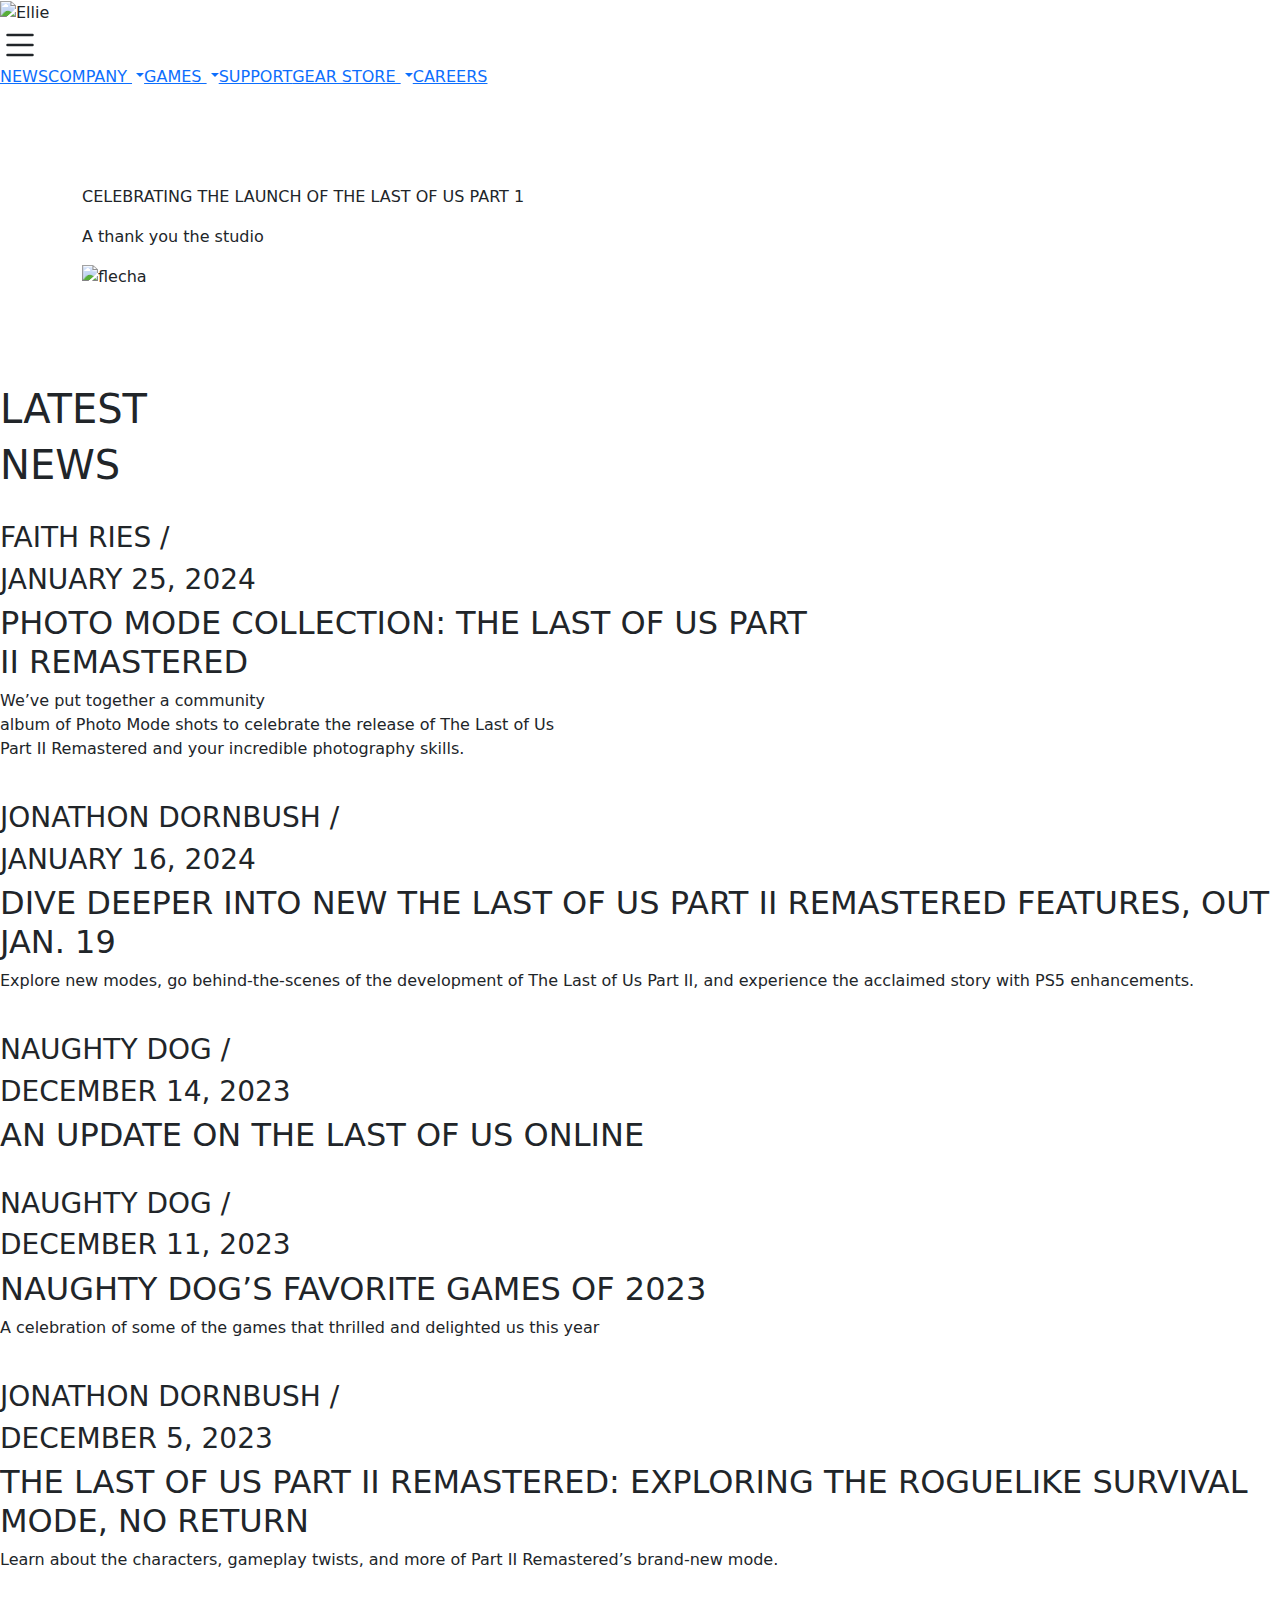
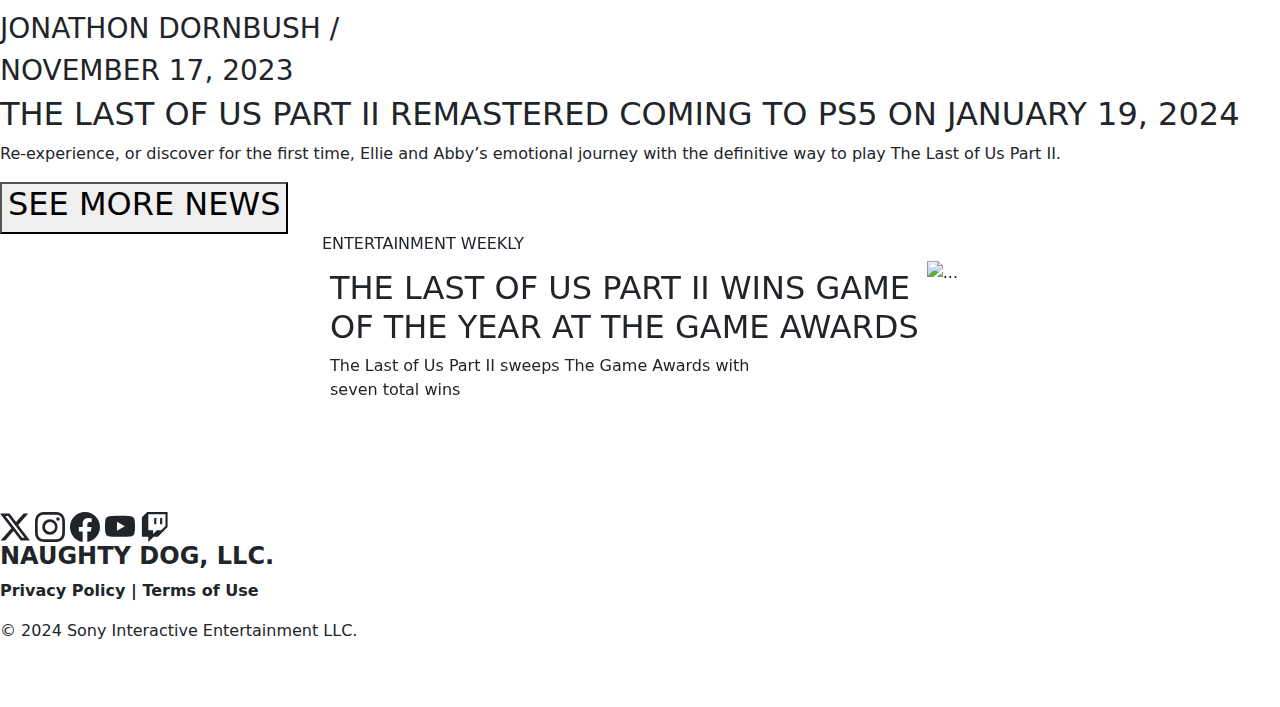
==== index.html @ d27fe7c1 "Add files via upload" ====
<!DOCTYPE html>
<html lang="en">

<head>
  <link href="https://cdn.jsdelivr.net/npm/bootstrap@5.3.3/dist/css/bootstrap.min.css" rel="stylesheet"
    integrity="sha384-QWTKZyjpPEjISv5WaRU9OFeRpok6YctnYmDr5pNlyT2bRjXh0JMhjY6hW+ALEwIH" crossorigin="anonymous">



  <meta charset="UTF-8">
  <meta name="viewport" content="width=device-width, initial-scale=1.0">
  <title>Naugthy dog Copy</title>
  <!-- Font del -->
  <link rel="preconnect" href="https://fonts.googleapis.com">
  <link rel="preconnect" href="https://fonts.gstatic.com" crossorigin>
  <link
    href="https://fonts.googleapis.com/css2?family=Anton&family=Noto+Sans:ital,wght@0,100..900;1,100..900&display=swap"
    rel="stylesheet">

  <!-- conecion con la topologias -->
  <link rel="preconnect" href="https://fonts.googleapis.com">
  <link rel="preconnect" href="https://fonts.gstatic.com" crossorigin>
  <link href="https://fonts.googleapis.com/css2?family=Libre+Baskerville:ital
,wght@0,400;0,700;1,400&family=Lobster&family=Noto+Serif:ital,wght@0,100..900;
1,100..900&family=PT+Sans+Narrow:wght@400;700&family=Roboto+Mono:ital,wght@0
,100..700;1,100..700&display=swap" rel="stylesheet">

  <!-- conexion a css -->
  <link rel="stylesheet" href="/copynaughtdog/css/body.css">
  <link rel="stylesheet" href="/copynaughtdog/css/Responsive.css">
  <link rel="stylesheet" href="/copynaughtdog/css/footer.css">
  <link rel="stylesheet" href="/copynaughtdog/css/nav.css">
  <link rel="stylesheet" href="/copynaughtdog/css/style.css">
  <link rel="stylesheet" href="/copynaughtdog/css/imgcode.css">
  <link rel="stylesheet" href="/copynaughtdog/css_2/titulos.css">

  <script src="https://ajax.googleapis.com/ajax/libs/jquery/3.5.1/jquery.min.js"></script>
  <script src="https://cdnjs.cloudflare.com/ajax/libs/popper.js/1.16.0/umd/popper.min.js"></script>
  <script src="https://maxcdn.bootstrapcdn.com/bootstrap/4.5.2/js/bootstrap.min.js"></script>

  <style>
    .nav {
      overflow: visible;
      /* Permitir el desbordamiento del contenido */
    }
  </style>

</head>

<div class="wrapper">

  <body>
    <script src="https://cdn.jsdelivr.net/npm/bootstrap@5.3.3/dist/js/bootstrap.bundle.min.js"
      integrity="sha384-YvpcrYf0tY3lHB60NNkmXc5s9fDVZLESaAA55NDzOxhy9GkcIdslK1eN7N6jIeHz"
      crossorigin="anonymous"></script>

    <header class="cabeza">
      <div class="logo-container">
        <img class="logo" src="/copynaughtdog/IMG/NaughtyDog_Logo.png" alt="Ellie">
        <div class="mobile-menu">
          <svg xmlns="http://www.w3.org/2000/svg" width="40" height="40" fill="currentColor" class="bi bi-list"
            viewBox="0 0 16 16">
            <path fill-rule="evenodd"
              d="M2.5 12a.5.5 0 0 1 .5-.5h10a.5.5 0 0 1 0 1H3a.5.5 0 0 1-.5-.5m0-4a.5.5 0 0 1 .5-.5h10a.5.5 0 0 1 0 1H3a.5.5 0 0 1-.5-.5m0-4a.5.5 0 0 1 .5-.5h10a.5.5 0 0 1 0 1H3a.5.5 0 0 1-.5-.5" />
          </svg>
        </div>
      </div>
      <nav>
        <ul class="ul1 nav">
          <li class="nav-item">
            <a href="newsfinal.html">NEWS</a>
          </li>
          <li class="nav-item dropdown">
            <a class=" dropdown-toggle" href="#" id="navbarDropdownCompany" role="button" data-toggle="dropdown"
              aria-haspopup="true" aria-expanded="false">
              COMPANY
            </a>
            <div class="dropdown-menu" aria-labelledby="navbarDropdownCompany">
              <a class="dropdown-item" href="#">
                <p><b>ABOUT</b></p>
              </a>
              <a class="dropdown-item" href="#">
                <p><b>CONTACT</b></p>
              </a>
            </div>
          </li>
          <li class="nav-item dropdown">
            <a class=" dropdown-toggle" href="#" id="navbarDropdownGames" role="button" data-toggle="dropdown"
              aria-haspopup="true" aria-expanded="false">
              GAMES
            </a>
            <div class="dropdown-menu" aria-labelledby="navbarDropdownGames">
              <a class="dropdown-item" href="#">
                <p><b>The Last Of Us</b></p>
              </a>
              <a class="dropdown-item" href="#">
                <p><b>Uncharted</b></p>
              </a>
              <a class="dropdown-item" href="#">
                <p><b>Jak & Daxter</b></p>
              </a>
            </div>
          </li>
          <li class="nav-item">
            <a href="">SUPPORT</a>
          </li>
          <li class="nav-item dropdown">
            <a class=" dropdown-toggle" href="#" id="navbarDropdownGearStore" role="button" data-toggle="dropdown"
              aria-haspopup="true" aria-expanded="false">
              GEAR STORE
            </a>
            <div class="dropdown-menu" aria-labelledby="navbarDropdownGearStore">
              <a class="dropdown-item" href="#">
                <p><b>The Last Of Us</b></p>
              </a>
              <a class="dropdown-item" href="#">
                <p><b>Uncharted</b></p>
              </a>
            </div>
          </li>
          <li class="li1 nav-item">
            <a class="a1" href="">CAREERS</a>
          </li>
        </ul>
      </nav>
    </header>
    <script src="/copynaughtdog/javascript/confignaugt.js"></script>

    <br><br><br><br>
    

    
    <div class="container">
      <p class="titulo" style="text-transform:uppercase;">
        celebrating the launch of
        the last of us part 1
      </p>
      <p class="titulo1">A thank you the studio</p>
      <img class="imgfle" src="/copynaughtdog/IMG/flecha.png" alt="flecha">
    </div>
    <br><br><br><br>

    <h1 class="titulo1">LATEST</h1>
    <h1 class="titulo2">NEWS</h1>

  
    <div class="lastnews">

      <div class="info1">
        <div class="part3">
          <div><img class="imagencom" src="/copynaughtdog/IMG/info1part1.png" alt=""></div>

          <div class="fecha">
            <h3 class="text1">FAITH RIES /</h3>
            <h3 class="text2">JANUARY 25, 2024</h3>
          </div>
          <h2> PHOTO MODE COLLECTION: THE LAST OF US PART <br>
            II REMASTERED</h2>
          <p>We’ve put together a community <br>
            album of Photo Mode shots to celebrate the release of The Last of Us
            <br>Part II Remastered and your incredible photography skills.
          </p>
        </div>
      </div>

      <div class="info2">
        <div class="part3">
          <div><img class="info2part2" src="/copynaughtdog/IMG/info2part1.png" alt=""></div>
          <div>
            <h3 class="text1">JONATHON DORNBUSH /</h3>
            <h3 class="text2">JANUARY 16, 2024</h3>
          </div>
          <h2> DIVE DEEPER INTO NEW THE LAST OF US PART II REMASTERED FEATURES, OUT JAN. 19</h2>
          <p>Explore new modes, go behind-the-scenes of the development of The
            Last of Us Part II, and experience the acclaimed story with PS5
            enhancements.</p>
        </div>
        <div>
          <div class="part3">
            <div><img class="info2part2" src="/copynaughtdog/IMG/info2part2.png" alt=""></div>
            <div>
              <h3 class="text1">NAUGHTY DOG /</h3>
              <h3 class="text2">DECEMBER 14, 2023</h3>
            </div>
            <h2> AN UPDATE ON THE LAST OF US ONLINE</h2>
          </div>
        </div>
      </div>

    </div>

    <!-- parte2 de sebas -->

    <div class="news">
      <div class="part4">
        <div><img class="infonews" src="/copynaughtdog/imagenes nuevas/info3part1.png" alt=""></div>
        <div>
          <h3 class="text1">NAUGHTY DOG /</h3>
          <h3 class="text2">DECEMBER 11, 2023</h3>
        </div>
        <h2> NAUGHTY DOG’S FAVORITE GAMES OF 2023</h2>
        <p>A celebration of some of the games that thrilled and delighted us this year</p>
      </div>

      <div class="part4">
        <div><img class="infonews" src="/copynaughtdog/imagenes nuevas/info3part2.png" alt=""></div>
        <div>
          <h3 class="text1">JONATHON DORNBUSH /</h3>
          <h3 class="text2">DECEMBER 5, 2023</h3>
        </div>
        <h2> THE LAST OF US PART II REMASTERED: EXPLORING THE ROGUELIKE SURVIVAL MODE, NO RETURN</h2>
        <p>Learn about the characters, gameplay twists, and more of Part II Remastered’s brand-new mode.</p>
      </div>

      <div class="part4">
        <div><img class="infonews" src="/copynaughtdog/imagenes nuevas/info3part3.png" alt=""></div>
        <div>
          <h3 class="text1">JONATHON DORNBUSH /</h3>
          <h3 class="text2">NOVEMBER 17, 2023</h3>
        </div>
        <h2> THE LAST OF US PART II REMASTERED COMING TO PS5 ON JANUARY 19, 2024</h2>
        <p>Re-experience, or discover for the first time, Ellie and Abby’s emotional
          journey with the definitive way to play The Last of Us Part II.</p>
      </div>

    </div>


    <div class="centerbotton"> <button class="Botonlastpart">
        <h2>SEE MORE NEWS</h2>
      </button> </div>

    <div id="carouselExampleFade" class="carousel slide carousel-fade " data-bs-interval="5">
      <div class="carousel-inner ">
        <div class="carousel-item active d-flex flex-row-reverse justify-content-center mb-5">
          <div class="d-flex flex-column w-80">
            <h6 class=" d-none d-md-block  align-self-start  ">ENTERTAINMENT WEEKLY</h6>
            <div class="d-flex flex-row-reverse">
          <img src="/copynaughtdog/imagenes nuevas/ellieinfo1.jpg" class="d-block imgcarrusel" alt="...">
            <div class=" d-none d-md-block m-2 d-flex ">
              <h2 class="cambiocolor1"> THE LAST OF US PART II WINS GAME <br> OF THE YEAR AT THE GAME AWARDS
                </h2>
                <p>The Last of Us Part II sweeps The Game Awards with <br> seven total wins</p>
            </div>
          </div>
          </div>
        </div>
        <div class="carousel-item d-flex flex-row-reverse justify-content-center mb-5">
          <div class="d-flex flex-column w-80">
            <h6 class=" d-none d-md-block  align-self-start  ">VARIETY </h6>
            <div class="d-flex flex-row-reverse">
          <img src="/copynaughtdog/imagenes nuevas/ellieinfo2.jpg" class="d-block imgcarrusel" alt="...">
            <div class=" d-none d-md-block m-2 d-flex ">
              <h2 class="cambiocolor1">‘THE LAST OF US’ SERIES IN <br> DEVELOPMENT AT HBO FROM <br> ‘CHERNOBYL’ CREATORl
                </h2>
                <p>Series adaptation being written by Naughty Dog's Neil <br> Druckmann and Craig Mazin, creator of
                  'Chernobyl'</p>
            </div>
          </div>
          </div>
        </div>
        <div class="carousel-item d-flex flex-row-reverse justify-content-center mb-5">
          <div class="d-flex flex-column w-80">
            <h6 class=" d-none d-md-block  align-self-start  ">ING</h6>
            <div class="d-flex flex-row-reverse">
          <img src="/copynaughtdog/imagenes nuevas/ellieinfo2.jpg" class="d-block imgcarrusel" alt="...">
            <div class=" d-none d-md-block m-2 d-flex ">
              <h2 class="cambiocolor1">THE LAST OF US PART II IS THE <br> FASTEST-SELLING PS4 EXCLUSIVE <br> EVER
                </h2>
                <p>The Last of Us Part II sold over 4 million copies in its <br> first three days.</p>
            </div>
          </div>
          </div>
        </div>
      </div>
      <button class="carousel-control-prev" type="button" data-bs-target="#carouselExampleFade" data-bs-slide="prev">
        <span class="carousel-control-prev-icon" aria-hidden="true"></span>
        <span class="visually-hidden">Previous</span>
      </button>
      <button class="carousel-control-next" type="button" data-bs-target="#carouselExampleFade" data-bs-slide="next">
        <span class="carousel-control-next-icon" aria-hidden="true"></span>
        <span class="visually-hidden">Next</span>
      </button>
    </div>



    <div class="partback">

      <div class="redes">

        <svg xmlns="http://www.w3.org/2000/svg" width="30" height="30" fill="currentColor"
          class="bi bi-twitter-x redes1" viewBox="0 0 16 16">
          <path
            d="M12.6.75h2.454l-5.36 6.142L16 15.25h-4.937l-3.867-5.07-4.425 5.07H.316l5.733-6.57L0 .75h5.063l3.495 4.633L12.601.75Zm-.86 13.028h1.36L4.323 2.145H2.865z" />
        </svg>
        <svg xmlns="http://www.w3.org/2000/svg" width="30" height="30" fill="currentColor"
          class="bi bi-instagram redes1" viewBox="0 0 16 16">
          <path
            d="M8 0C5.829 0 5.556.01 4.703.048 3.85.088 3.269.222 2.76.42a3.9 3.9 0 0 0-1.417.923A3.9 3.9 0 0 0 .42 2.76C.222 3.268.087 3.85.048 4.7.01 5.555 0 5.827 0 8.001c0 2.172.01 2.444.048 3.297.04.852.174 1.433.372 1.942.205.526.478.972.923 1.417.444.445.89.719 1.416.923.51.198 1.09.333 1.942.372C5.555 15.99 5.827 16 8 16s2.444-.01 3.298-.048c.851-.04 1.434-.174 1.943-.372a3.9 3.9 0 0 0 1.416-.923c.445-.445.718-.891.923-1.417.197-.509.332-1.09.372-1.942C15.99 10.445 16 10.173 16 8s-.01-2.445-.048-3.299c-.04-.851-.175-1.433-.372-1.941a3.9 3.9 0 0 0-.923-1.417A3.9 3.9 0 0 0 13.24.42c-.51-.198-1.092-.333-1.943-.372C10.443.01 10.172 0 7.998 0zm-.717 1.442h.718c2.136 0 2.389.007 3.232.046.78.035 1.204.166 1.486.275.373.145.64.319.92.599s.453.546.598.92c.11.281.24.705.275 1.485.039.843.047 1.096.047 3.231s-.008 2.389-.047 3.232c-.035.78-.166 1.203-.275 1.485a2.5 2.5 0 0 1-.599.919c-.28.28-.546.453-.92.598-.28.11-.704.24-1.485.276-.843.038-1.096.047-3.232.047s-2.39-.009-3.233-.047c-.78-.036-1.203-.166-1.485-.276a2.5 2.5 0 0 1-.92-.598 2.5 2.5 0 0 1-.6-.92c-.109-.281-.24-.705-.275-1.485-.038-.843-.046-1.096-.046-3.233s.008-2.388.046-3.231c.036-.78.166-1.204.276-1.486.145-.373.319-.64.599-.92s.546-.453.92-.598c.282-.11.705-.24 1.485-.276.738-.034 1.024-.044 2.515-.045zm4.988 1.328a.96.96 0 1 0 0 1.92.96.96 0 0 0 0-1.92m-4.27 1.122a4.109 4.109 0 1 0 0 8.217 4.109 4.109 0 0 0 0-8.217m0 1.441a2.667 2.667 0 1 1 0 5.334 2.667 2.667 0 0 1 0-5.334" />
        </svg>

        <svg xmlns="http://www.w3.org/2000/svg" width="30" height="30" fill="currentColor" class="bi bi-facebook redes1"
          viewBox="0 0 16 16">
          <path
            d="M16 8.049c0-4.446-3.582-8.05-8-8.05C3.58 0-.002 3.603-.002 8.05c0 4.017 2.926 7.347 6.75 7.951v-5.625h-2.03V8.05H6.75V6.275c0-2.017 1.195-3.131 3.022-3.131.876 0 1.791.157 1.791.157v1.98h-1.009c-.993 0-1.303.621-1.303 1.258v1.51h2.218l-.354 2.326H9.25V16c3.824-.604 6.75-3.934 6.75-7.951" />
        </svg>

        <svg xmlns="http://www.w3.org/2000/svg" width="30" height="30" fill="currentColor" class="bi bi-youtube redes1"
          viewBox="0 0 16 16">
          <path
            d="M8.051 1.999h.089c.822.003 4.987.033 6.11.335a2.01 2.01 0 0 1 1.415 1.42c.101.38.172.883.22 1.402l.01.104.022.26.008.104c.065.914.073 1.77.074 1.957v.075c-.001.194-.01 1.108-.082 2.06l-.008.105-.009.104c-.05.572-.124 1.14-.235 1.558a2.01 2.01 0 0 1-1.415 1.42c-1.16.312-5.569.334-6.18.335h-.142c-.309 0-1.587-.006-2.927-.052l-.17-.006-.087-.004-.171-.007-.171-.007c-1.11-.049-2.167-.128-2.654-.26a2.01 2.01 0 0 1-1.415-1.419c-.111-.417-.185-.986-.235-1.558L.09 9.82l-.008-.104A31 31 0 0 1 0 7.68v-.123c.002-.215.01-.958.064-1.778l.007-.103.003-.052.008-.104.022-.26.01-.104c.048-.519.119-1.023.22-1.402a2.01 2.01 0 0 1 1.415-1.42c.487-.13 1.544-.21 2.654-.26l.17-.007.172-.006.086-.003.171-.007A100 100 0 0 1 7.858 2zM6.4 5.209v4.818l4.157-2.408z" />
        </svg>

        <svg xmlns="http://www.w3.org/2000/svg" width="30" height="30" fill="currentColor" class="bi bi-twitch redes1"
          viewBox="0 0 16 16">
          <path
            d="M3.857 0 1 2.857v10.286h3.429V16l2.857-2.857H9.57L14.714 8V0zm9.714 7.429-2.285 2.285H9l-2 2v-2H4.429V1.143h9.142z" />
          <path d="M11.857 3.143h-1.143V6.57h1.143zm-3.143 0H7.571V6.57h1.143z" />
        </svg>

      </div>

      <footer>
        <div class="politicas">
          <h4><b>NAUGHTY DOG, LLC.</b></h4>
          <p><b>Privacy Policy | Terms of Use</b></p>
          <p>© 2024 Sony Interactive Entertainment LLC.</p>
        </div>
        <div class="permiso politicas">
          <div><img class="redes2" src="/copynaughtdog/IMG/permiso1.png" alt=""></div>
          <div><img class="redes2" src="/copynaughtdog/IMG/permiso2.png" alt=""></div>
        </div>
      </footer>
    </div>

</div>
</body>

</html>
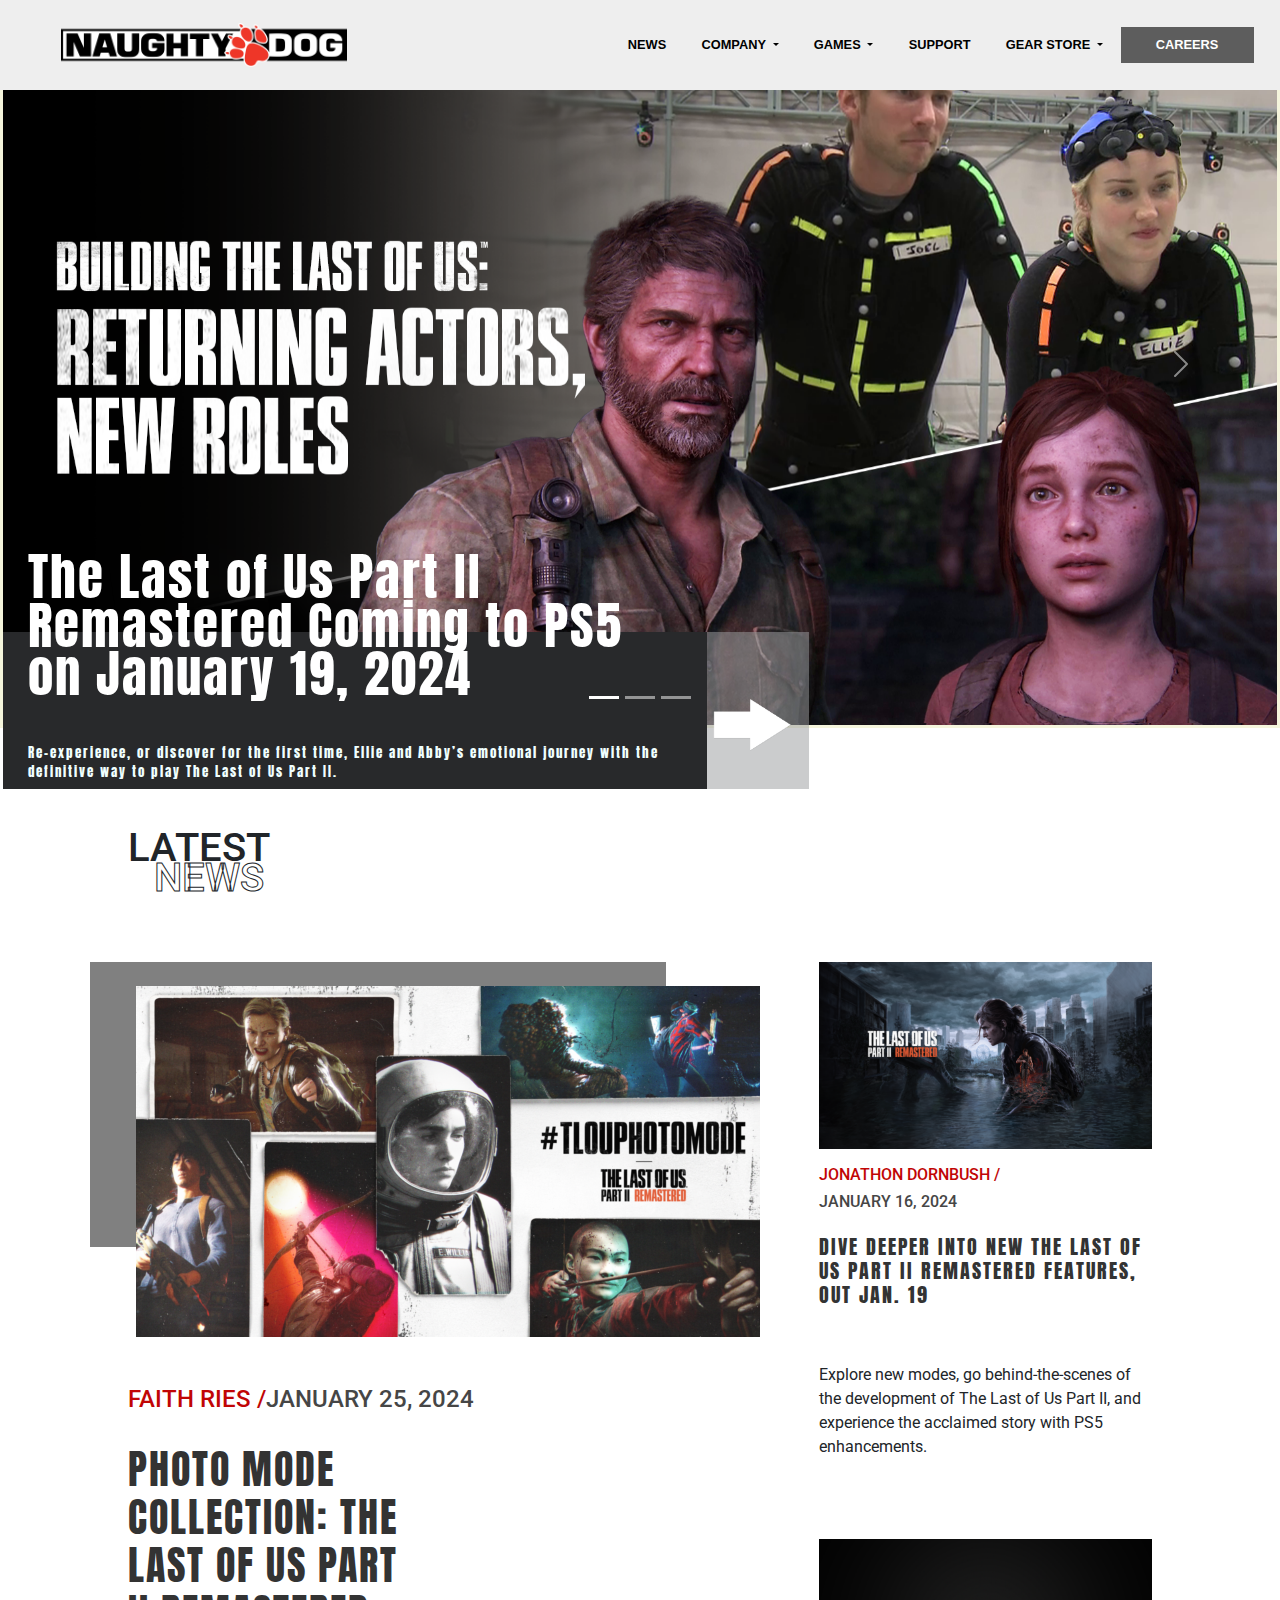
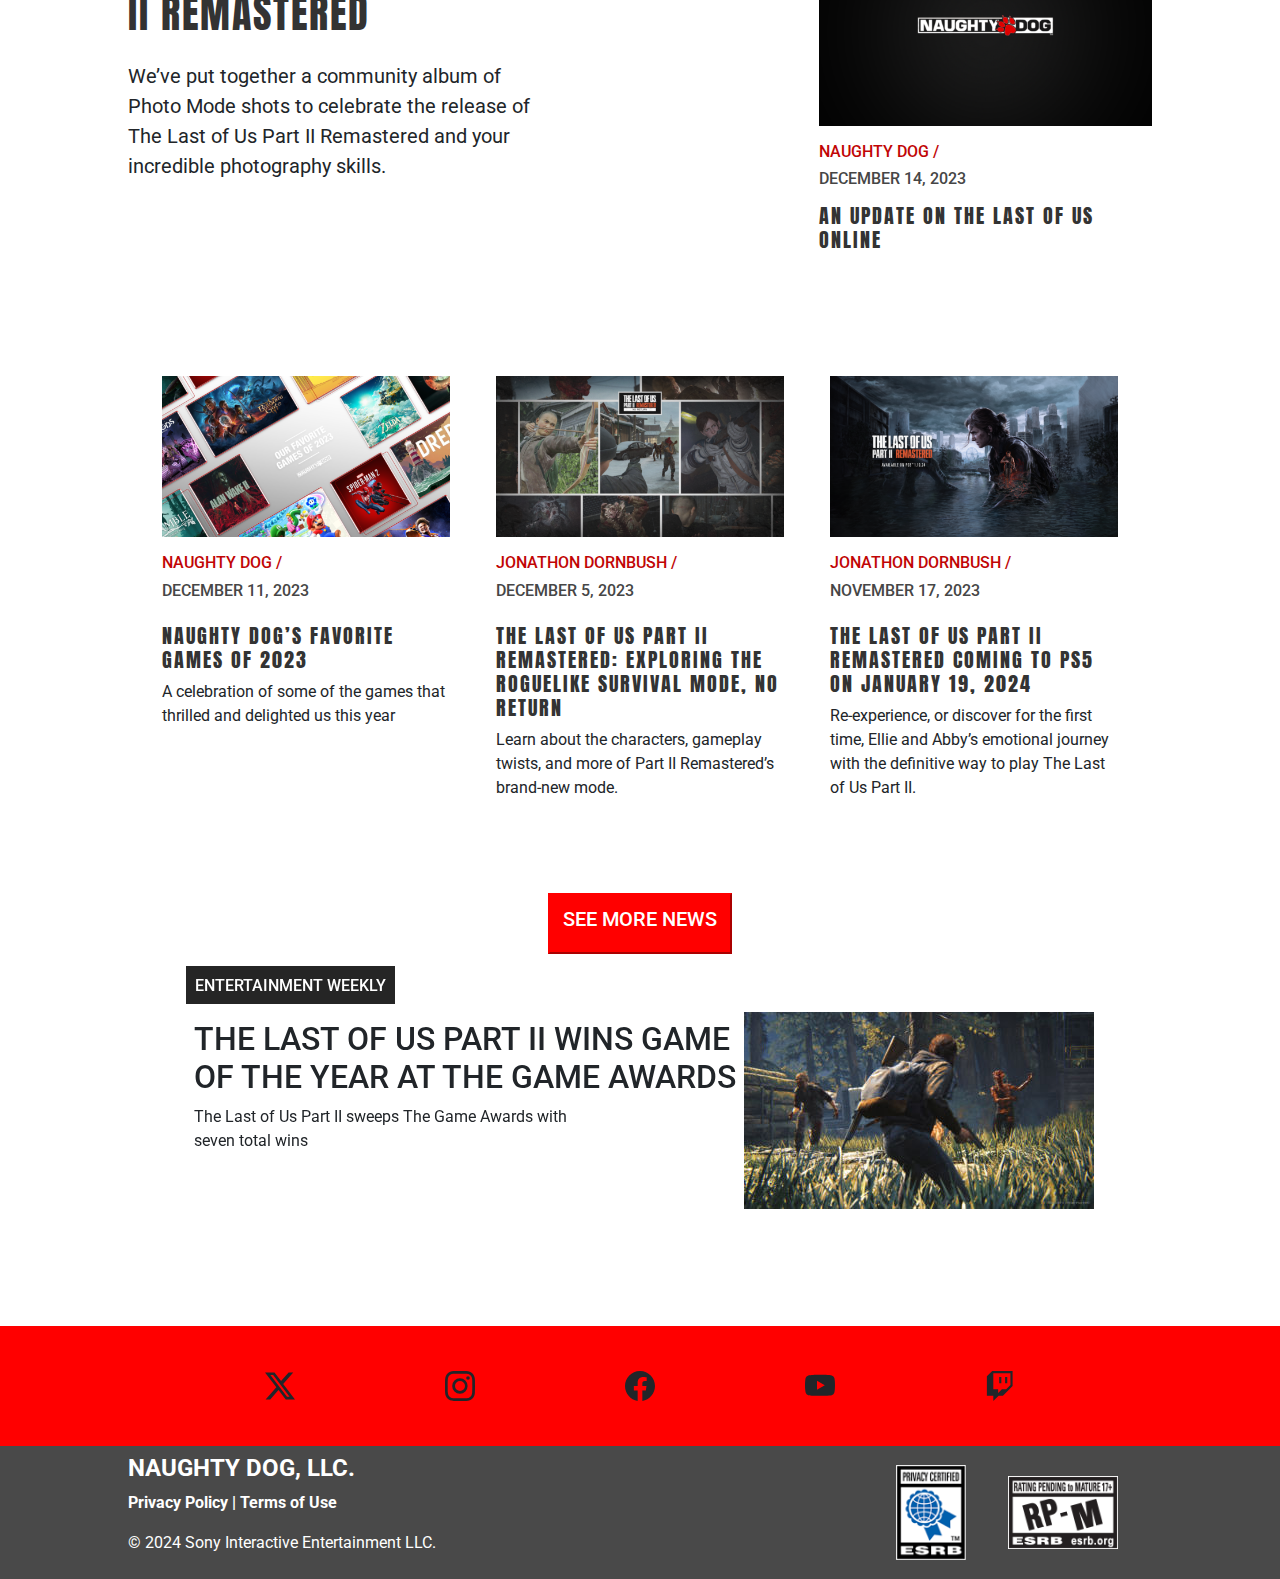
==== commit 5f0d5c7e: "Update index.html" ====
--- a/index.html
+++ b/index.html
@@ -20,19 +20,17 @@
   <!-- conecion con la topologias -->
   <link rel="preconnect" href="https://fonts.googleapis.com">
   <link rel="preconnect" href="https://fonts.gstatic.com" crossorigin>
-  <link href="https://fonts.googleapis.com/css2?family=Libre+Baskerville:ital
-,wght@0,400;0,700;1,400&family=Lobster&family=Noto+Serif:ital,wght@0,100..900;
-1,100..900&family=PT+Sans+Narrow:wght@400;700&family=Roboto+Mono:ital,wght@0
-,100..700;1,100..700&display=swap" rel="stylesheet">
+  <link href="https://fonts.googleapis.com/css2?family=Anton&family=Noto+Sans:ital,wght@0,100..900;1,100..900&family=PT+Serif:ital,wght@0,400;0,700;1,400;1,700&family=Roboto:ital,wght@0,100;0,300;0,400;0,500;0,700;0,900;1,100;1,300;1,400;1,500;1,700;1,900&display=swap" rel="stylesheet">
 
   <!-- conexion a css -->
-  <link rel="stylesheet" href="/copynaughtdog/css/body.css">
-  <link rel="stylesheet" href="/copynaughtdog/css/Responsive.css">
-  <link rel="stylesheet" href="/copynaughtdog/css/footer.css">
-  <link rel="stylesheet" href="/copynaughtdog/css/nav.css">
-  <link rel="stylesheet" href="/copynaughtdog/css/style.css">
-  <link rel="stylesheet" href="/copynaughtdog/css/imgcode.css">
-  <link rel="stylesheet" href="/copynaughtdog/css_2/titulos.css">
+  <link rel="stylesheet" href="./css/body.css">
+  <link rel="stylesheet" href="./css/Responsive.css">
+  <link rel="stylesheet" href="./css/footer.css">
+  <link rel="stylesheet" href="./css/nav.css">
+  <link rel="stylesheet" href="./css/style.css">
+  <link rel="stylesheet" href="./css/imgcode.css">
+  <link rel="stylesheet" href="./css_2/texto.css">
+  <link rel="stylesheet" href="./css_2/cuadrado.css">
 
   <script src="https://ajax.googleapis.com/ajax/libs/jquery/3.5.1/jquery.min.js"></script>
   <script src="https://cdnjs.cloudflare.com/ajax/libs/popper.js/1.16.0/umd/popper.min.js"></script>
@@ -46,17 +44,16 @@
   </style>
 
 </head>
-
-<div class="wrapper">
-
   <body>
+    <div class="wrapper">
+    <script src="./javascript/confignaugt.js"></script>
     <script src="https://cdn.jsdelivr.net/npm/bootstrap@5.3.3/dist/js/bootstrap.bundle.min.js"
       integrity="sha384-YvpcrYf0tY3lHB60NNkmXc5s9fDVZLESaAA55NDzOxhy9GkcIdslK1eN7N6jIeHz"
       crossorigin="anonymous"></script>
 
     <header class="cabeza">
       <div class="logo-container">
-        <img class="logo" src="/copynaughtdog/IMG/NaughtyDog_Logo.png" alt="Ellie">
+        <img class="logo" src="./IMG/NaughtyDog_Logo.png" alt="Ellie">
         <div class="mobile-menu">
           <svg xmlns="http://www.w3.org/2000/svg" width="40" height="40" fill="currentColor" class="bi bi-list"
             viewBox="0 0 16 16">
@@ -124,21 +121,42 @@
         </ul>
       </nav>
     </header>
-    <script src="/copynaughtdog/javascript/confignaugt.js"></script>
+
+<!-- inicio parte Eliza -->
+<div class="contenedor">
+  <div id="myCarousel" class="carousel_t carousel slide mb-6" data-bs-ride="carousel">
+  <div class="carousel-indicators">
+    <button type="button" data-bs-target="#myCarousel" data-bs-slide-to="0" class="active" aria-current="true" aria-label="Slide 1"></button>
+    <button type="button" data-bs-target="#myCarousel" data-bs-slide-to="1" aria-label="Slide 2"></button>
+    <button type="button" data-bs-target="#myCarousel" data-bs-slide-to="2" aria-label="Slide 3"></button>
+  </div>
+  <div class="carousel-inner">
+    <div class="carousel-item active">
+      <img class="bd-placeholder-img" width="100%" height="100%" src="./imagenes nuevas/fon1.png" alt="">
+    </div>
+    <div class="carousel-item">
+      <img class="bd-placeholder-img" width="100%" height="100%" src="./imagenes nuevas/fon2.png" alt="">
+    </div>
+    <div class="carousel-item">
+      <img class="bd-placeholder-img" width="100%" height="100%" src="./IMG/fondo.png" alt="">
+    </div>
+  </div>
+  <button class="carousel-control-prev" type="button" data-bs-target="#myCarousel" data-bs-slide="prev">
+    <span class="carousel-control-prev-icon" aria-hidden="true"></span>
+  </button>
+  <button class="carousel-control-next" type="button" data-bs-target="#myCarousel" data-bs-slide="next">
+    <span class="carousel-control-next-icon" aria-hidden="true"></span>
+  </button>
+</div>
+     <div>
+      <p class="titulo anton-regular esp_1"> The Last of Us Part II Remastered Coming to PS5 on January 19, 2024</p>
+      <p class="titulo_p anton-regular esp_1">Re-experience, or discover for the first time, Ellie and Abby’s emotional journey with the definitive way to play The Last of Us Part II.</p>
+      <img class="imgfle" src="./IMG/flecha.png" alt="flecha">
+    </div>
+  </div>
 
     <br><br><br><br>
-    
-
-    
-    <div class="container">
-      <p class="titulo" style="text-transform:uppercase;">
-        celebrating the launch of
-        the last of us part 1
-      </p>
-      <p class="titulo1">A thank you the studio</p>
-      <img class="imgfle" src="/copynaughtdog/IMG/flecha.png" alt="flecha">
-    </div>
-    <br><br><br><br>
+<!-- fin parte Eliza -->
 
     <h1 class="titulo1">LATEST</h1>
     <h1 class="titulo2">NEWS</h1>
@@ -146,43 +164,41 @@
   
     <div class="lastnews">
 
-      <div class="info1">
-        <div class="part3">
-          <div><img class="imagencom" src="/copynaughtdog/IMG/info1part1.png" alt=""></div>
-
-          <div class="fecha">
-            <h3 class="text1">FAITH RIES /</h3>
-            <h3 class="text2">JANUARY 25, 2024</h3>
-          </div>
-          <h2> PHOTO MODE COLLECTION: THE LAST OF US PART <br>
-            II REMASTERED</h2>
-          <p>We’ve put together a community <br>
-            album of Photo Mode shots to celebrate the release of The Last of Us
-            <br>Part II Remastered and your incredible photography skills.
-          </p>
-        </div>
-      </div>
+        <div class="info1">
+            <div class="part3 txt1">
+              <div class="cuadrado-gris"></div>
+              <div class="abajo py-4 px-2"><img class="imagencom" src="./IMG/info1part1.png" alt=""></div>
+              <div class="fecha pb-md-4 py-4">
+                <h3 class="text1 fs-4">FAITH RIES /</h3>
+                <h3 class="text2 fs-4">JANUARY 25, 2024</h3>
+              </div> 
+              <h2 class="anton-regular mb-4 esp_1 txt_1 fs-1 text-g"> PHOTO MODE COLLECTION: THE LAST OF US PART II REMASTERED </h2>
+              <p class="fs-5">We’ve put together a community album of Photo Mode shots to celebrate the release of The Last of Us Part II Remastered and your incredible photography skills.</p>
+            </div>
+          </div>
 
       <div class="info2">
-        <div class="part3">
-          <div><img class="info2part2" src="/copynaughtdog/IMG/info2part1.png" alt=""></div>
-          <div>
-            <h3 class="text1">JONATHON DORNBUSH /</h3>
-            <h3 class="text2">JANUARY 16, 2024</h3>
-          </div>
-          <h2> DIVE DEEPER INTO NEW THE LAST OF US PART II REMASTERED FEATURES, OUT JAN. 19</h2>
-          <p>Explore new modes, go behind-the-scenes of the development of The
+        <div class="part3 ">
+          <div class="cuadrado-gris_2"></div>
+          <div><img class="info2part2" src="./IMG/info2part1.png" alt=""></div>
+          <div class="pb-md-3 py-3 ">
+            <h3 class="text1 fs-6 text-sm">JONATHON DORNBUSH /</h3>
+            <h3 class="text2 fs-6 text-sm">JANUARY 16, 2024</h3>
+          </div>
+          <h2 class="anton-regular esp_1 fs-5"> DIVE DEEPER INTO NEW THE LAST OF US PART II REMASTERED FEATURES, OUT JAN. 19</h2>
+          <p class="fs-6 py-5">Explore new modes, go behind-the-scenes of the development of The
             Last of Us Part II, and experience the acclaimed story with PS5
             enhancements.</p>
         </div>
         <div>
           <div class="part3">
-            <div><img class="info2part2" src="/copynaughtdog/IMG/info2part2.png" alt=""></div>
-            <div>
-              <h3 class="text1">NAUGHTY DOG /</h3>
-              <h3 class="text2">DECEMBER 14, 2023</h3>
-            </div>
-            <h2> AN UPDATE ON THE LAST OF US ONLINE</h2>
+            <div class="cuadrado-gris_3"></div>
+            <div><img class="info2part2 py-3" src="./IMG/info2part2.png" alt=""></div>
+            <div class="pb-md-2 ">
+              <h3 class="text1 fs-6 text-sm">NAUGHTY DOG /</h3>
+              <h3 class="text2 fs-6 text-sm">DECEMBER 14, 2023</h3>
+            </div>
+            <h2 class="anton-regular esp_1 fs-5"> AN UPDATE ON THE LAST OF US ONLINE</h2>
           </div>
         </div>
       </div>
@@ -193,102 +209,101 @@
 
     <div class="news">
       <div class="part4">
-        <div><img class="infonews" src="/copynaughtdog/imagenes nuevas/info3part1.png" alt=""></div>
-        <div>
-          <h3 class="text1">NAUGHTY DOG /</h3>
-          <h3 class="text2">DECEMBER 11, 2023</h3>
-        </div>
-        <h2> NAUGHTY DOG’S FAVORITE GAMES OF 2023</h2>
-        <p>A celebration of some of the games that thrilled and delighted us this year</p>
+        <div class="cuadrado-gris_4"></div>
+        <div><img class="infonews" src="./imagenes nuevas/info3part1.png" alt=""></div>
+        <div class="pb-md-3 py-3">
+          <h3 class="text1 fs-6 text-sm">NAUGHTY DOG /</h3>
+          <h3 class="text2 fs-6 text-sm">DECEMBER 11, 2023</h3>
+        </div>
+        <h2 class="anton-regular esp_1 fs-5"> NAUGHTY DOG’S FAVORITE GAMES OF 2023</h2>
+        <p class="fs-6">A celebration of some of the games that thrilled and delighted us this year</p>
       </div>
 
       <div class="part4">
-        <div><img class="infonews" src="/copynaughtdog/imagenes nuevas/info3part2.png" alt=""></div>
-        <div>
-          <h3 class="text1">JONATHON DORNBUSH /</h3>
-          <h3 class="text2">DECEMBER 5, 2023</h3>
-        </div>
-        <h2> THE LAST OF US PART II REMASTERED: EXPLORING THE ROGUELIKE SURVIVAL MODE, NO RETURN</h2>
-        <p>Learn about the characters, gameplay twists, and more of Part II Remastered’s brand-new mode.</p>
+        <div class="cuadrado-gris_5"></div>
+        <div><img class="infonews" src="./imagenes nuevas/info3part2.png" alt=""></div>
+        <div class="pb-md-3 py-3">
+          <h3 class="text1 fs-6 text-sm">JONATHON DORNBUSH /</h3>
+          <h3 class="text2 fs-6 text-sm">DECEMBER 5, 2023</h3>
+        </div>
+        <h2 class="anton-regular esp_1 fs-5"> THE LAST OF US PART II REMASTERED: EXPLORING THE ROGUELIKE SURVIVAL MODE, NO RETURN</h2>
+        <p class="fs-6">Learn about the characters, gameplay twists, and more of Part II Remastered’s brand-new mode.</p>
       </div>
 
       <div class="part4">
-        <div><img class="infonews" src="/copynaughtdog/imagenes nuevas/info3part3.png" alt=""></div>
-        <div>
-          <h3 class="text1">JONATHON DORNBUSH /</h3>
-          <h3 class="text2">NOVEMBER 17, 2023</h3>
-        </div>
-        <h2> THE LAST OF US PART II REMASTERED COMING TO PS5 ON JANUARY 19, 2024</h2>
-        <p>Re-experience, or discover for the first time, Ellie and Abby’s emotional
+        <div class="cuadrado-gris_6"></div>
+        <div><img class="infonews" src="./imagenes nuevas/info3part3.png" alt=""></div>
+        <div class="pb-md-3 py-3">
+          <h3 class="text1 fs-6 text-sm">JONATHON DORNBUSH /</h3>
+          <h3 class="text2 fs-6 text-sm">NOVEMBER 17, 2023</h3>
+        </div>
+        <h2 class="anton-regular esp_1 fs-5"> THE LAST OF US PART II REMASTERED COMING TO PS5 ON JANUARY 19, 2024</h2>
+        <p class="fs-6">Re-experience, or discover for the first time, Ellie and Abby’s emotional
           journey with the definitive way to play The Last of Us Part II.</p>
       </div>
-
-    </div>
-
+    </div>
 
     <div class="centerbotton"> <button class="Botonlastpart">
-        <h2>SEE MORE NEWS</h2>
+        <h5>SEE MORE NEWS</h5>
       </button> </div>
 
-    <div id="carouselExampleFade" class="carousel slide carousel-fade " data-bs-interval="5">
-      <div class="carousel-inner ">
-        <div class="carousel-item active d-flex flex-row-reverse justify-content-center mb-5">
-          <div class="d-flex flex-column w-80">
-            <h6 class=" d-none d-md-block  align-self-start  ">ENTERTAINMENT WEEKLY</h6>
-            <div class="d-flex flex-row-reverse">
-          <img src="/copynaughtdog/imagenes nuevas/ellieinfo1.jpg" class="d-block imgcarrusel" alt="...">
-            <div class=" d-none d-md-block m-2 d-flex ">
-              <h2 class="cambiocolor1"> THE LAST OF US PART II WINS GAME <br> OF THE YEAR AT THE GAME AWARDS
-                </h2>
-                <p>The Last of Us Part II sweeps The Game Awards with <br> seven total wins</p>
-            </div>
-          </div>
-          </div>
-        </div>
-        <div class="carousel-item d-flex flex-row-reverse justify-content-center mb-5">
-          <div class="d-flex flex-column w-80">
-            <h6 class=" d-none d-md-block  align-self-start  ">VARIETY </h6>
-            <div class="d-flex flex-row-reverse">
-          <img src="/copynaughtdog/imagenes nuevas/ellieinfo2.jpg" class="d-block imgcarrusel" alt="...">
-            <div class=" d-none d-md-block m-2 d-flex ">
-              <h2 class="cambiocolor1">‘THE LAST OF US’ SERIES IN <br> DEVELOPMENT AT HBO FROM <br> ‘CHERNOBYL’ CREATORl
-                </h2>
-                <p>Series adaptation being written by Naughty Dog's Neil <br> Druckmann and Craig Mazin, creator of
-                  'Chernobyl'</p>
-            </div>
-          </div>
-          </div>
-        </div>
-        <div class="carousel-item d-flex flex-row-reverse justify-content-center mb-5">
-          <div class="d-flex flex-column w-80">
-            <h6 class=" d-none d-md-block  align-self-start  ">ING</h6>
-            <div class="d-flex flex-row-reverse">
-          <img src="/copynaughtdog/imagenes nuevas/ellieinfo2.jpg" class="d-block imgcarrusel" alt="...">
-            <div class=" d-none d-md-block m-2 d-flex ">
-              <h2 class="cambiocolor1">THE LAST OF US PART II IS THE <br> FASTEST-SELLING PS4 EXCLUSIVE <br> EVER
-                </h2>
-                <p>The Last of Us Part II sold over 4 million copies in its <br> first three days.</p>
-            </div>
-          </div>
-          </div>
-        </div>
-      </div>
-      <button class="carousel-control-prev" type="button" data-bs-target="#carouselExampleFade" data-bs-slide="prev">
-        <span class="carousel-control-prev-icon" aria-hidden="true"></span>
-        <span class="visually-hidden">Previous</span>
-      </button>
-      <button class="carousel-control-next" type="button" data-bs-target="#carouselExampleFade" data-bs-slide="next">
-        <span class="carousel-control-next-icon" aria-hidden="true"></span>
-        <span class="visually-hidden">Next</span>
-      </button>
-    </div>
+      <div id="carouselExampleFade" class="carousel slide carousel-fade " data-bs-interval="5">
+        <div class="carousel-inner myCarousel">
+          <div class="carousel-item active d-flex flex-row-reverse justify-content-center mb-5 ">
+            <div class="d-flex flex-column w-80">
+              <h6 class=" d-none d-md-block  align-self-start  ">ENTERTAINMENT WEEKLY</h6>
+              <div class="d-flex flex-row-reverse">
+            <img src="./imagenes nuevas/ellieinfo1.jpg" class="d-block imgcarrusel" alt="...">
+              <div class=" d-none d-md-block m-2 d-flex ">
+                <h2 class="cambiocolor1"> THE LAST OF US PART II WINS GAME <br> OF THE YEAR AT THE GAME AWARDS
+                  </h2>
+                  <p>The Last of Us Part II sweeps The Game Awards with <br> seven total wins</p>
+              </div>
+            </div>
+            </div>
+          </div>
+          <div class="carousel-item d-flex flex-row-reverse justify-content-center mb-5">
+            <div class="d-flex flex-column w-80">
+              <h6 class=" d-none d-md-block  align-self-start  ">VARIETY </h6>
+              <div class="d-flex flex-row-reverse">
+            <img src="./imagenes nuevas/ellieinfo2.jpg" class="d-block imgcarrusel" alt="...">
+              <div class=" d-none d-md-block m-2 d-flex ">
+                <h2 class="cambiocolor1">‘THE LAST OF US’ SERIES IN <br> DEVELOPMENT AT HBO FROM <br> ‘CHERNOBYL’ CREATORl
+                  </h2>
+                  <p>Series adaptation being written by Naughty Dog's Neil <br> Druckmann and Craig Mazin, creator of
+                    'Chernobyl'</p>
+              </div>
+            </div>
+            </div>
+          </div>
+          <div class="carousel-item d-flex flex-row-reverse justify-content-center mb-5">
+            <div class="d-flex flex-column w-80">
+              <h6 class=" d-none d-md-block  align-self-start  ">ING</h6>
+              <div class="d-flex flex-row-reverse">
+            <img src="./imagenes nuevas/ellieinfo2.jpg" class="d-block imgcarrusel" alt="...">
+              <div class=" d-none d-md-block m-2 d-flex ">
+                <h2 class="cambiocolor1">THE LAST OF US PART II IS THE <br> FASTEST-SELLING PS4 EXCLUSIVE <br> EVER
+                  </h2>
+                  <p>The Last of Us Part II sold over 4 million copies in its <br> first three days.</p>
+              </div>
+            </div>
+            </div>
+          </div>
+        </div>
+        <button class="carousel-control-prev" type="button" data-bs-target="#carouselExampleFade" data-bs-slide="prev">
+          <span class="carousel-control-prev-icon" aria-hidden="true"></span>
+          <span class="visually-hidden">Previous</span>
+        </button>
+        <button class="carousel-control-next" type="button" data-bs-target="#carouselExampleFade" data-bs-slide="next">
+          <span class="carousel-control-next-icon" aria-hidden="true"></span>
+          <span class="visually-hidden">Next</span>
+        </button>
+      </div>
 
 
 
     <div class="partback">
-
       <div class="redes">
-
         <svg xmlns="http://www.w3.org/2000/svg" width="30" height="30" fill="currentColor"
           class="bi bi-twitter-x redes1" viewBox="0 0 16 16">
           <path
@@ -328,13 +343,15 @@
           <p>© 2024 Sony Interactive Entertainment LLC.</p>
         </div>
         <div class="permiso politicas">
-          <div><img class="redes2" src="/copynaughtdog/IMG/permiso1.png" alt=""></div>
-          <div><img class="redes2" src="/copynaughtdog/IMG/permiso2.png" alt=""></div>
+          <div><img class="redes2" src="./IMG/permiso1.png" alt=""></div>
+          <div><img class="redes2" src="./IMG/permiso2.png" alt=""></div>
         </div>
       </footer>
     </div>
 
-</div>
+
+    
+  </div>
+<script src="../assets/dist/js/bootstrap.bundle.min.js"></script>
 </body>
-
-</html>+</html>
--- a/css/body.css
+++ b/css/body.css
@@ -0,0 +1,87 @@
+*{
+    margin: 0%;
+    padding:0%;
+} 
+body{
+    background-color: white;
+    margin: 0;
+} 
+.wrapper .contenedor{
+    background-position: center center;
+    background-repeat: no-repeat;
+    background-size: cover;
+    color: beige;
+    position: relative;
+}
+.wrapper .contenedor::after {
+    content: ""; 
+    position: absolute; 
+    bottom: 0; 
+    left: 0; 
+    width: 55vw; 
+    height: 7vw; 
+    background-color: rgb(40, 41, 43); 
+    z-index: 1; 
+  }
+  .wrapper .contenedor::before {
+    content: ""; 
+    position: absolute; 
+    bottom: 0; 
+    left: 0; 
+    width: 63vw; 
+    height: 7vw; 
+    background-color: rgba(156, 157, 160, 0.523); 
+    z-index: 1;
+  }
+
+  .wrapper .contenedor .titulo {
+    position: absolute; 
+    bottom: -8%; /* Cambia este valor para ajustar la posición vertical */
+    left: 2%; 
+    width: 50%;
+    text-align: left;
+    color: white; 
+    font-size: 3vw;
+    z-index: 2;
+    line-height: 3.8vw;
+}
+  .wrapper .contenedor .titulo_p {
+    position: absolute; 
+    bottom: -10%; /* Cambia este valor para ajustar la posición vertical */
+    left: 2%; 
+    text-align: left;
+    color: azure;
+    z-index: 2;
+}
+  .wrapper .contenedor .imgfle {
+    position: absolute;
+    right: 37vw; 
+    width: 6vw;    
+    height: 4vw; 
+    bottom: 20px;
+    z-index: 2;
+  }
+  .wrapper .contenedor .imgfle:hover {
+    z-index: 1; 
+  }
+  .Botonlastpart{
+    background-color: red;
+    color: white;
+    border-color: red;
+    padding: 1%;
+  }
+  .centerbotton{
+    display: flex;
+    justify-content: center;
+    margin: 1%;
+  }
+  .Botonlastpart:hover{
+    background-color: rgb(161, 21, 21);
+    border-color: rgb(161, 21, 21);
+  }
+
+
+  .myCarousel{
+    height: 40vh;
+
+  }
--- a/css/Responsive.css
+++ b/css/Responsive.css
@@ -0,0 +1,87 @@
+/* Estilos para tabletas */
+@media (min-width: 768px) and (max-width: 991.98px) {
+    .contenedor{width: 100%;}
+    .wrapper .contenedor::after {bottom: -50px; width: 57vw; height: 17vw;}
+    .wrapper .contenedor::before {bottom: -50px; width: 70vw;height: 17vw;}
+    .wrapper .contenedor .titulo {bottom: 30px; font-size: 4vw;}
+    .wrapper .contenedor .titulo1 {bottom: -10px; font-size: 3vw;}
+    .wrapper .contenedor .imgfle {bottom: -10px; width: 10%;}
+    .wrapper .contenedor .imgfle:hover {bottom: -50px; width: 70vw; height: 17vw;}
+
+    .lastnews{width: 100%; flex-direction: column; padding: 5%;}
+    .lastnews .imagencom{width: 100%}
+    .lastnews .info2{width: 100%}
+
+    .news{width: 100%; display: flex; justify-content: flex-start;}
+    .news .infonews{width: 100%;}
+    .news .part4{width: 100%;}
+    .lastnews .info1{width: 100%;}
+    .lastnews .info1 .part3{width: 100%;}
+    .mobile-menu {
+      display: none; /* Por defecto, oculta el icono de menú en pantallas grandes */
+    }
+}
+
+/* Estilos para moviles */
+  @media (max-width: 480px) {
+    .wrapper .cabeza {width: 100%; height: 33vw; flex-direction: column; align-items: center;}
+    .wrapper .cabeza .logo{width: 70% ; align-items: center;}
+    .wrapper .cabeza .ul1{font-size:3vw; align-items: center; width: 100%; margin: 0;}
+
+    .contenedor{margin-top: 13vw;width: 100%;}
+    .wrapper .contenedor::after {bottom: -30px; width: 57vw; height: 20vw;}
+    .wrapper .contenedor::before {bottom: -30px; width: 70vw;height: 20vw;}
+    .wrapper .contenedor .titulo {bottom: 10px; font-size: 4vw;}
+    .wrapper .contenedor .titulo1 {bottom: -10px; font-size: 3vw;}
+    .wrapper .contenedor .imgfle {bottom: -10px; width: 14%;}
+    .lastnews{width: 100%; flex-direction: column; padding: 5%;}
+    .lastnews .imagencom{width: 100%}
+    .lastnews .info2{width: 100%}
+
+    .news{width: 100%; flex-direction: column;}
+    .news .infonews{width: 100%;}
+    .news .part4{width: 100%;}
+    .lastnews .info1{width: 100%;}
+    .lastnews .info1 .part3{width: 100%;}
+
+    .partback .redes{width: 100%; align-items: center; height: 30vw;}
+    .partback .redes1{width: 30px; margin: 15px; display: flex;}
+
+    .partback footer{width: 100%; margin: 0; flex-direction: column;}
+    .partback .politicas{text-align: center;margin-top: 10px;}
+    .mobile-menu {display: none; width: 10%; /* Por defecto, oculta el icono de menú en pantallas grandes */}
+    .carousel_t{height: 60vw; margin-top: 5rem; }
+  } 
+
+  @media only screen and (max-width: 600px) {
+    /* Estilos para dispositivos móviles */
+    .ul1.nav {display: none;}
+    .ul1.nav.active {display: flex;flex-direction: column;align-items: center;}
+    .nav-item {margin-bottom: 10px;}
+    .dropdown-menu {position: static;width: auto;text-align: center;}
+    .dropdown-item {display: block;}
+    .dropdown-toggle::after,.dropdown-toggle.collapsed::after {display: none;}
+    .mobile-menu {display: flex;align-items: center;cursor: pointer;}
+    .mobile-menu span {width: 25px;height: 3px;background-color: black;margin: 5px;}
+  }
+  
+  @media only screen and (min-width: 601px) {
+    /* Estilos para pantallas de PC */
+    .mobile-menu {
+      display: none; /* Oculta el icono de menú en pantallas grandes */
+    }
+  }
+  
+  @media (min-width: 992px) and (max-width: 1024px) {
+    /* Estilos para laptops */
+    .lastnews .info1{width: 50%;}
+    .lastnews .info1 .part3{width: 100%;}
+    .lastnews .info2{width: 40%;}
+    .lastnews .imagencom{width: 100%}
+    .text-g{width: 65%;}
+  }
+  @media (min-width: 1024px) {
+    .text-g{width: 70%;}
+  }
+
+
--- a/css/footer.css
+++ b/css/footer.css
@@ -0,0 +1,13 @@
+.partback footer{
+    background-color: rgb(73, 73, 73);
+    display: flex;
+    justify-content: space-between;
+    padding: 0%;
+    color: white;
+    align-items: center;
+    text-align: justify;
+}
+.partback{
+    align-items: flex-end;
+    margin-top: auto;
+   } --- a/css/nav.css
+++ b/css/nav.css
@@ -0,0 +1,48 @@
+.ul1 {
+  list-style-type: none;
+  margin: 3cap;
+  padding: 0;
+  overflow: hidden;
+  background-color:  rgb(238, 238, 238);
+  float: right;
+  font-family: "PT Sans Narrow", sans-serif;
+  font-weight: 700;
+  font-style: normal;
+  font-size: 1vw;
+}
+  li {
+    float:inline-start;
+  }
+  
+  li a {
+    display: block;
+    color: white;
+    text-align: center;
+    padding: 1cap 2cap;
+    text-decoration: none;
+    color: black;
+  }
+
+  .li1 .a1 {
+    display: block;
+    color: white; 
+    text-align: center;
+    padding: 1cap 4cap;
+    text-decoration: none;
+    background-color: rgb(93, 93, 93);
+  }
+  
+  li a:hover {
+   background-color: rgb(205, 2, 2);
+   font-weight: bold;
+  }
+
+  .li1 .a1:hover {
+    color: rgb(255, 255, 255);
+    background-color: rgb(205, 2, 2);
+   }
+
+  nav{
+    width: 100%;
+    float: right;   
+  }
--- a/css/style.css
+++ b/css/style.css
@@ -0,0 +1,133 @@
+  header{
+    display: flex;
+    background-color: rgb(238, 238, 238);
+    flex-direction:row;
+    padding: 0%;
+    align-items: center;
+    text-align: center;
+    justify-content: space-between;
+    height: 90px;
+    position:fixed;
+    width: 100%;
+    z-index: 3;
+  }
+.contenedor{
+    background-image: url(/IMG/fondito1.png) ;
+    background-position: center center;
+    background-repeat: no-repeat;
+    background-size: cover;
+    border-style: solid; 
+    margin: 0;  
+    padding: 0;
+    width: 100%;
+}
+.lastnews{
+display: flex;
+justify-content:center;
+}
+.info1{
+  width: 50%;
+  padding: 2%;
+  position: relative;
+  margin: 2vw;
+}
+.info2{
+  display: flex;
+  flex-direction: column;
+  width: 30%;
+  padding: 2%;
+  margin: 2vw;
+}
+.part3{
+  flex-direction: row;
+}
+.part3:hover{
+  background-color: rgb(238, 237, 237);
+}
+.news{
+  display: flex;
+  justify-content: center;
+  padding: 5%;
+  }
+  .part4{
+    width: 25%;
+    flex-direction: row;
+    margin: 0% 2%;
+  }
+  .part4:hover{
+    background-color: rgb(238, 237, 237);
+  }
+
+.fecha{
+  display: flex;
+  justify-content:left;
+}
+.news{
+display: flex;
+justify-content: center;
+}
+.partback{
+   align-items: flex-end;
+   margin-top: auto;
+  }
+
+.redes{
+  background-color: red;
+    display: flex;
+    align-self: center;
+    justify-content:center;
+    width: 100%;
+  }
+.permiso .redes2{
+  width:80%;
+  padding: 10px;
+}
+.permiso{
+  display: flex;
+  align-items: center;
+} 
+.politicas{
+  margin: 0% 10%;
+}
+h6{
+  padding: 1%;
+  background-color: rgb(37, 37, 37);
+  color: white;
+}
+.cambiocolor1:hover{
+  color: red;
+}
+
+.redes1:hover{
+
+  color: rgb(182, 180, 180);
+}
+
+.buscador{
+  display: flex;
+  flex-direction: row;
+  flex-wrap: wrap;
+  align-items: center;
+}
+@media (max-width: 600px) {
+  .buscador{
+    display: flex;
+    flex-wrap: wrap;
+    flex-direction: column;
+    align-items: center;
+
+  }
+  .buscador1{
+   width: 100% ;
+  }
+}
+
+.titulo1{
+  margin-left: 10vw;
+}
+.titulo2{
+  -webkit-text-fill-color: rgba(255, 255, 255, 0); 
+  -webkit-text-stroke-width: 1px;
+  margin-top: -2%;
+  margin-left: 12vw;
+}--- a/css/imgcode.css
+++ b/css/imgcode.css
@@ -0,0 +1,34 @@
+.logo{
+ width: 70%;
+ margin: 5%;
+ text-align: center;
+}
+
+.banner{
+width: 100%;
+height: 60cap;
+
+}
+.redes1{
+  width: 10vh;
+  padding: 0%;
+  margin: 5vh;
+}
+.redes2{
+  width: 10vh;
+  padding: 0%;
+  margin: 1vh;
+}
+.text1{
+  color: rgb(193, 5, 5);
+}
+.text2{
+  color: rgb(70, 70, 70);
+}
+
+.info2part2{
+  width: 100%;
+}
+.infonews{
+  width: 100%;
+}--- a/css_2/texto.css
+++ b/css_2/texto.css
@@ -0,0 +1,24 @@
+body{
+    font-family: Roboto, sans-serif;
+}
+.anton-regular {
+    font-family: "Anton", sans-serif;
+    font-style: normal; 
+    color: #333;
+  }
+  .grande {
+    font-size: 3.3vw; 
+    justify-content: space-between;
+  }
+  .mediano{
+    line-height: 1.3;
+  }
+.txt1{
+  width: 70%;
+}
+.esp_1{
+  letter-spacing: 2px;
+}
+.color{
+  color: azure;
+}--- a/css_2/cuadrado.css
+++ b/css_2/cuadrado.css
@@ -0,0 +1,60 @@
+.imagen-container {
+  position: relative; /* Para que los cuadrados grises estén posicionados relativamente a este contenedor */
+  display: inline-block;
+}
+.cuadrado-gris {
+  position: absolute; /* Posición absoluta para que se quede quieto con la imagen */
+  background-color: gray;
+  width: 90%; /* Ajusta el ancho según tu preferencia */
+  height: 30%; /* Ajusta la altura según tu preferencia */
+  z-index: -1; /* Asegura que los cuadrados grises estén detrás de la imagen */
+  left: -2%;
+}
+.carousel {
+  width: 100%;
+}
+/* RESPONSIVE CSS
+-------------------------------------------------- */
+@media (max-width: 480px) {
+  .carousel-item { height: 15.8rem; }
+  .titulo_p { font-size: 4px; width: 50%; line-height: 1.5vw;}
+  .wrapper .contenedor .titulo { font-size: 15px; bottom: -4px;}
+  .contenedor { height: 21rem; display: flex; }
+  .container { height: 15rem; }
+  .wrapper .contenedor .imgfle {right: 6rem; }
+  .wrapper .contenedor::after {height:4rem; }
+  .wrapper .contenedor::before {height:4rem;}
+  .wrapper .contenedor .imgfle:hover { height: 14.5vw; }
+}
+/* Estilos para tabletas */
+@media (min-width: 768px) and (max-width: 991.98px) {
+.carousel-item { height: 26rem; }
+.titulo_p { font-size: 1vw; width: 50%; line-height: 1.5vw;}
+.wrapper .contenedor .titulo { font-size: 3vw; bottom: -4px;}
+.contenedor { height: 26.5rem; display: flex; }
+.wrapper .contenedor .imgfle {right: 16rem; }
+.wrapper .contenedor::after {height:7rem; }
+.wrapper .contenedor::before {height:7rem;}
+.wrapper .contenedor .imgfle:hover { height: 14.5vw; }
+}
+@media (min-width: 992px) and (max-width: 1024px) {
+.carousel-item { height: 30rem; }
+.titulo_p { font-size: 1vw; width: 50%; line-height: 1.5vw;}
+.wrapper .contenedor .titulo { font-size: 4vw; bottom: 10px;}
+.contenedor { height: 30.5rem; display: flex; }
+.wrapper .contenedor .imgfle {right: 16rem; }
+.wrapper .contenedor::after {height:7rem; bottom: -5vw;}
+.wrapper .contenedor::before {height:7rem;}
+.wrapper .contenedor .imgfle:hover { height: 11vw; bottom: -5vw; }
+}
+@media (min-width: 1024px) {
+.carousel-item { height: 45rem; }
+.titulo_p { font-size: 1vw; width: 50%; line-height: 1.5vw;}
+.wrapper .contenedor .titulo { font-size: 4vw; bottom: 10px;}
+.contenedor { height: 45.5rem; display: flex; }
+.wrapper .contenedor .imgfle {right: 38vw; bottom: -2vw; }
+.wrapper .contenedor::after {height:9.8rem; bottom: -5vw;}
+.wrapper .contenedor::before {height:13rem;}
+.wrapper .contenedor .imgfle:hover { height: 11vw; bottom: -5vw; }
+.wrapper .contenedor::before {height:9.8rem; bottom: -5vw;}
+}
